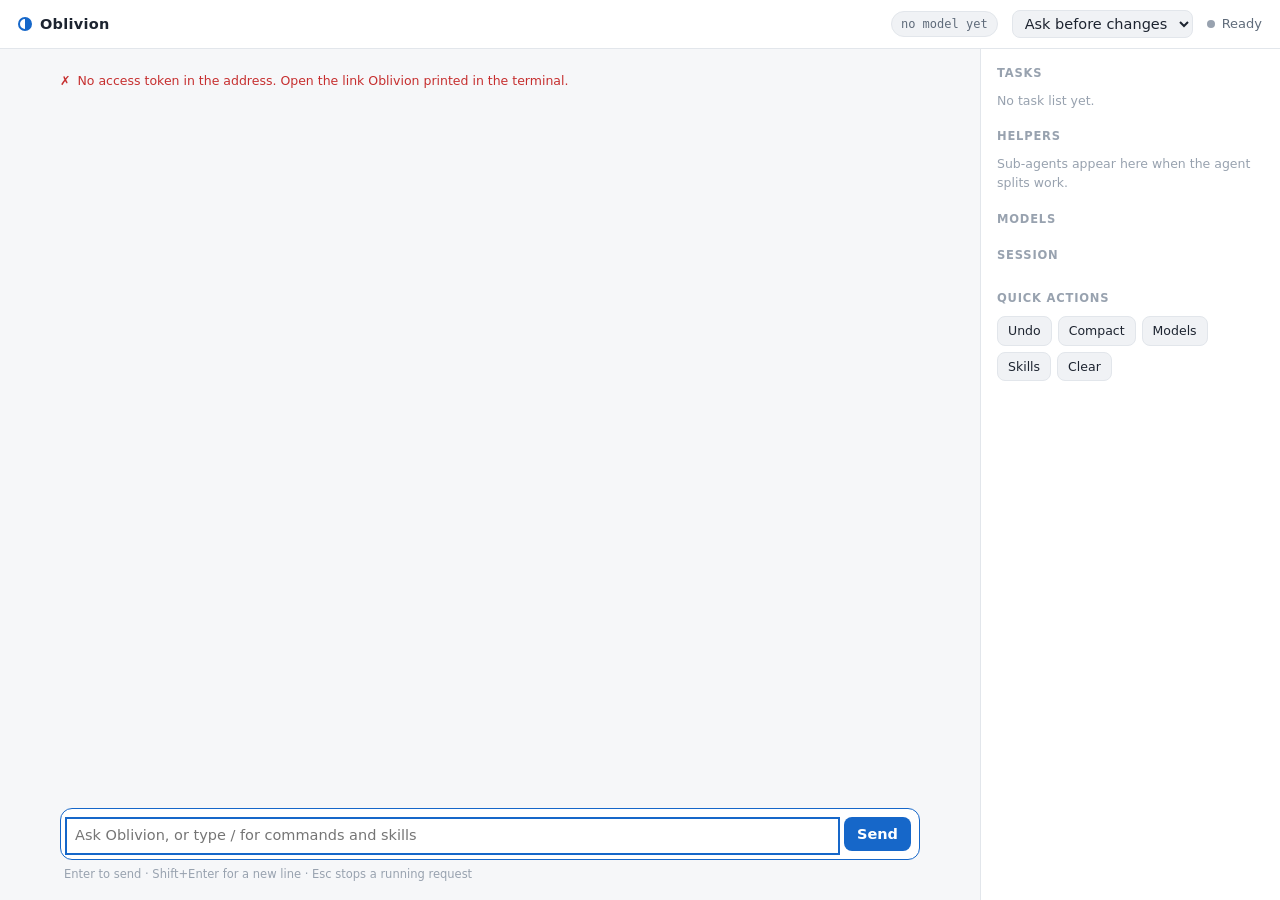
==== oblivion/crates/oblivion-cli/web/index.html @ 786233e2 "feat(oblivion): web UI (--web) and full-screen terminal UI (--tui)" ====
<!doctype html>
<html lang="en">
<head>
<meta charset="utf-8">
<meta name="viewport" content="width=device-width, initial-scale=1">
<title>Oblivion</title>
<style>
:root {
  --bg: #0e1116; --panel: #151a21; --panel-2: #1b212a; --line: #262e39;
  --text: #dfe5ec; --muted: #8a96a6; --faint: #5d6877;
  --accent: #7cc4ff; --accent-ink: #06243a; --ok: #6fd39a; --warn: #f2c26b; --err: #ff7a7a;
  --add: rgba(111, 211, 154, .14); --del: rgba(255, 122, 122, .14);
  --mono: "JetBrains Mono", "Cascadia Code", "SF Mono", Consolas, ui-monospace, monospace;
  --sans: "Inter", "Segoe UI Variable", "Segoe UI", system-ui, -apple-system, sans-serif;
  --r: 10px;
}
@media (prefers-color-scheme: light) {
  :root {
    --bg: #f6f7f9; --panel: #ffffff; --panel-2: #f0f2f5; --line: #e2e6eb;
    --text: #1d2430; --muted: #5f6b7a; --faint: #98a2af;
    --accent: #1667c9; --accent-ink: #ffffff; --ok: #1a8f55; --warn: #a86b00; --err: #c62f2f;
    --add: rgba(26, 143, 85, .10); --del: rgba(198, 47, 47, .10);
  }
}
* { box-sizing: border-box; }
html, body { height: 100%; margin: 0; }
body { background: var(--bg); color: var(--text); font: 14.5px/1.55 var(--sans); display: grid; grid-template-rows: auto 1fr; }
button, select, textarea { font: inherit; color: inherit; }
button { cursor: pointer; }
:focus-visible { outline: 2px solid var(--accent); outline-offset: 2px; }

header { display: flex; align-items: center; gap: 14px; padding: 10px 18px; border-bottom: 1px solid var(--line); background: var(--panel); min-width: 0; }
.brand { font-weight: 700; letter-spacing: .02em; display: flex; align-items: center; gap: 8px; }
.brand .orb { width: 14px; height: 14px; border-radius: 50%; background: conic-gradient(var(--accent) 0 50%, transparent 50%); border: 2px solid var(--accent); }
.root { color: var(--muted); font-family: var(--mono); font-size: 12.5px; overflow: hidden; text-overflow: ellipsis; white-space: nowrap; min-width: 0; flex: 1; }
.pill { font-family: var(--mono); font-size: 12px; padding: 3px 9px; border-radius: 999px; background: var(--panel-2); border: 1px solid var(--line); color: var(--muted); white-space: nowrap; }
.status { display: flex; align-items: center; gap: 7px; font-size: 13px; color: var(--muted); white-space: nowrap; }
.dot { width: 8px; height: 8px; border-radius: 50%; background: var(--faint); }
.busy .dot { background: var(--accent); animation: pulse 1.1s ease-in-out infinite; }
@keyframes pulse { 50% { opacity: .35; } }
select.mode { background: var(--panel-2); border: 1px solid var(--line); border-radius: 8px; padding: 4px 8px; }
.btn { border: 1px solid var(--line); background: var(--panel-2); border-radius: 8px; padding: 5px 12px; }
.btn:hover { border-color: var(--faint); }
.btn.primary { background: var(--accent); color: var(--accent-ink); border-color: transparent; font-weight: 600; }
.btn.danger { color: var(--err); }
.btn[hidden] { display: none; }

.layout { display: grid; grid-template-columns: minmax(0, 1fr) 300px; min-height: 0; }
@media (max-width: 900px) { .layout { grid-template-columns: 1fr; } aside { display: none; } }
.chat { display: grid; grid-template-rows: 1fr auto; min-height: 0; }
#log { overflow-y: auto; padding: 22px max(18px, calc((100% - 860px) / 2)) 30px; scroll-behavior: smooth; }
.empty { color: var(--muted); text-align: center; margin-top: 18vh; }
.empty h1 { font-size: 22px; color: var(--text); margin: 0 0 6px; font-weight: 650; }
.empty .tips { display: flex; flex-wrap: wrap; gap: 8px; justify-content: center; margin-top: 18px; }
.empty .tips button { border: 1px solid var(--line); background: var(--panel); border-radius: 999px; padding: 6px 13px; color: var(--muted); }
.empty .tips button:hover { color: var(--text); border-color: var(--faint); }

.msg { margin: 0 0 16px; }
.user { background: var(--panel-2); border: 1px solid var(--line); border-radius: var(--r); padding: 10px 14px; white-space: pre-wrap; word-break: break-word; }
.user::before { content: "You"; display: block; font-size: 11.5px; font-weight: 650; color: var(--muted); text-transform: uppercase; letter-spacing: .06em; margin-bottom: 2px; }
.bot { padding: 0 2px; word-break: break-word; }
.bot p { margin: 0 0 10px; }
.bot h1, .bot h2, .bot h3 { margin: 16px 0 8px; line-height: 1.3; }
.bot h1 { font-size: 19px; } .bot h2 { font-size: 17px; } .bot h3 { font-size: 15px; }
.bot ul, .bot ol { margin: 0 0 10px; padding-left: 22px; }
.bot code { font-family: var(--mono); font-size: 12.5px; background: var(--panel-2); border: 1px solid var(--line); border-radius: 5px; padding: 1px 5px; }
.bot pre { background: var(--panel); border: 1px solid var(--line); border-radius: 8px; padding: 10px 12px; overflow-x: auto; margin: 0 0 12px; }
.bot pre code { background: none; border: 0; padding: 0; }
.bot a { color: var(--accent); }
.bot table { border-collapse: collapse; margin: 0 0 12px; font-size: 13.5px; }
.bot th, .bot td { border: 1px solid var(--line); padding: 5px 9px; text-align: left; }
.cursor::after { content: "▍"; color: var(--accent); animation: pulse 1s steps(1) infinite; }

.tool { border: 1px solid var(--line); border-radius: var(--r); background: var(--panel); margin: 0 0 8px; overflow: hidden; }
.tool > summary { list-style: none; display: flex; align-items: center; gap: 9px; padding: 7px 12px; cursor: pointer; font-size: 13px; }
.tool > summary::-webkit-details-marker { display: none; }
.tool .icon { width: 16px; text-align: center; color: var(--muted); }
.tool.running .icon { color: var(--accent); }
.tool.ok .icon { color: var(--ok); }
.tool.err .icon { color: var(--err); }
.tool .name { font-family: var(--mono); font-weight: 600; }
.tool .sum { color: var(--muted); overflow: hidden; text-overflow: ellipsis; white-space: nowrap; min-width: 0; flex: 1; font-family: var(--mono); font-size: 12.5px; }
.tool .badge { font-family: var(--mono); font-size: 11.5px; }
.badge .a { color: var(--ok); } .badge .d { color: var(--err); }
.tool .body { border-top: 1px solid var(--line); }
.tool pre { margin: 0; padding: 9px 12px; font: 12px/1.5 var(--mono); white-space: pre-wrap; word-break: break-word; max-height: 360px; overflow: auto; }
.tool .diff div { padding: 0 12px; white-space: pre-wrap; word-break: break-word; font: 12px/1.55 var(--mono); }
.tool .diff .add { background: var(--add); }
.tool .diff .del { background: var(--del); }
.tool .label { font-size: 11px; text-transform: uppercase; letter-spacing: .06em; color: var(--faint); padding: 7px 12px 0; }

.note { color: var(--muted); font-size: 12.5px; margin: 0 0 8px; display: flex; gap: 7px; }
.note.warn { color: var(--warn); } .note.err { color: var(--err); }
.end { color: var(--faint); font-size: 12px; margin: 4px 0 22px; padding-top: 8px; border-top: 1px dashed var(--line); }
.info { background: var(--panel); border: 1px solid var(--line); border-radius: var(--r); margin: 0 0 14px; }
.info pre { margin: 0; padding: 10px 12px; font: 12.5px/1.55 var(--mono); white-space: pre-wrap; }

.helpers { border: 1px solid var(--line); border-radius: var(--r); background: var(--panel); margin: 0 0 10px; padding: 8px 12px; }
.helpers .h { font-size: 11.5px; text-transform: uppercase; letter-spacing: .06em; color: var(--faint); margin-bottom: 4px; }
.lane { display: grid; grid-template-columns: 22px minmax(0, 220px) minmax(0, 1fr); gap: 8px; align-items: baseline; font-size: 12.5px; padding: 3px 0; }
.lane .n { font-family: var(--mono); color: var(--muted); }
.lane .t { font-weight: 600; overflow: hidden; text-overflow: ellipsis; white-space: nowrap; }
.lane .s { color: var(--muted); font-family: var(--mono); font-size: 12px; overflow: hidden; text-overflow: ellipsis; white-space: nowrap; }
.lane.run .n { color: var(--accent); } .lane.done .n { color: var(--ok); }

.composer { padding: 10px max(18px, calc((100% - 860px) / 2)) 16px; position: relative; }
.approval { border: 1px solid var(--warn); background: color-mix(in srgb, var(--warn) 9%, var(--panel)); border-radius: var(--r); padding: 11px 14px; margin-bottom: 10px; display: grid; gap: 9px; }
.approval .q { font-weight: 600; }
.approval .q small { display: block; font-weight: 400; color: var(--muted); font-family: var(--mono); font-size: 12px; }
.approval .acts { display: flex; gap: 8px; flex-wrap: wrap; }
.approval kbd { font-family: var(--mono); font-size: 11px; opacity: .7; margin-left: 4px; }
.box { display: flex; gap: 8px; align-items: flex-end; background: var(--panel); border: 1px solid var(--line); border-radius: 12px; padding: 8px; }
.box:focus-within { border-color: var(--accent); }
textarea { flex: 1; border: 0; background: transparent; resize: none; outline: none; max-height: 220px; min-height: 24px; padding: 4px 6px; line-height: 1.5; }
.hint { color: var(--faint); font-size: 11.5px; margin: 6px 4px 0; }
.suggest { position: absolute; bottom: calc(100% - 4px); left: max(18px, calc((100% - 860px) / 2)); background: var(--panel); border: 1px solid var(--line); border-radius: 10px; box-shadow: 0 8px 28px rgba(0,0,0,.25); min-width: 260px; max-height: 260px; overflow: auto; padding: 4px; }
.suggest div { padding: 5px 10px; border-radius: 6px; font-family: var(--mono); font-size: 12.5px; cursor: pointer; }
.suggest div.on, .suggest div:hover { background: var(--panel-2); color: var(--accent); }

aside { border-left: 1px solid var(--line); background: var(--panel); overflow-y: auto; padding: 14px 16px; }
aside .lane { grid-template-columns: 18px minmax(0, 1fr); }
aside .lane .s { grid-column: 2; }
aside h2 { font-size: 11.5px; text-transform: uppercase; letter-spacing: .07em; color: var(--faint); margin: 18px 0 8px; font-weight: 650; }
aside h2:first-child { margin-top: 2px; }
.todo { display: flex; gap: 8px; font-size: 13px; padding: 3px 0; }
.todo .m { width: 14px; flex: none; color: var(--faint); }
.todo.in_progress .m { color: var(--accent); } .todo.in_progress { font-weight: 600; }
.todo.completed { color: var(--faint); text-decoration: line-through; } .todo.completed .m { color: var(--ok); }
.model { display: flex; justify-content: space-between; gap: 8px; font-size: 12px; font-family: var(--mono); padding: 3px 0; }
.model .l { overflow: hidden; text-overflow: ellipsis; white-space: nowrap; }
.model .u { color: var(--faint); white-space: nowrap; }
.model.cool .l { color: var(--warn); }
.model.current .l::before { content: "● "; color: var(--accent); }
.kv { font-size: 12px; color: var(--muted); display: grid; grid-template-columns: auto 1fr; gap: 3px 10px; }
.kv b { font-weight: 500; color: var(--text); font-family: var(--mono); overflow: hidden; text-overflow: ellipsis; white-space: nowrap; }
.actions { display: flex; flex-wrap: wrap; gap: 6px; }
.actions .btn { font-size: 12.5px; padding: 4px 10px; }
.muted { color: var(--faint); font-size: 12.5px; }
.offline { position: fixed; top: 58px; left: 50%; transform: translateX(-50%); background: var(--err); color: #fff; padding: 6px 14px; border-radius: 999px; font-size: 12.5px; }
@media (prefers-reduced-motion: reduce) { * { animation: none !important; scroll-behavior: auto !important; } }
</style>
</head>
<body>
<header>
  <div class="brand"><span class="orb"></span>Oblivion</div>
  <div class="root" id="root" title=""></div>
  <span class="pill" id="model" title="Model answering now">no model yet</span>
  <select class="mode" id="mode" title="When to ask before acting">
    <option value="ask">Ask before changes</option>
    <option value="auto-edit">Auto-edit files</option>
    <option value="yolo">Never ask (yolo)</option>
  </select>
  <div class="status" id="status"><span class="dot"></span><span id="statusText">Ready</span></div>
  <button class="btn danger" id="stop" hidden title="Stop the running request (Esc)">Stop</button>
</header>

<div class="layout">
  <section class="chat">
    <div id="log">
      <div class="empty" id="empty">
        <h1>What should we work on?</h1>
        <div>Oblivion can read and edit this folder, run commands, search the web and use skills.</div>
        <div class="tips">
          <button data-fill="Explain how this project is organised">Explain this project</button>
          <button data-fill="/code-review the uncommitted changes">Review my changes</button>
          <button data-fill="/deep-research ">Research a topic</button>
          <button data-fill="/help">Commands</button>
        </div>
      </div>
    </div>
    <div class="composer">
      <div id="approvals"></div>
      <div class="suggest" id="suggest" hidden></div>
      <div class="box">
        <textarea id="input" rows="1" placeholder="Ask Oblivion, or type / for commands and skills" autofocus></textarea>
        <button class="btn primary" id="send">Send</button>
      </div>
      <div class="hint">Enter to send · Shift+Enter for a new line · Esc stops a running request</div>
    </div>
  </section>

  <aside>
    <h2>Tasks</h2>
    <div id="todos"><div class="muted">No task list yet.</div></div>
    <h2>Helpers</h2>
    <div id="lanes"><div class="muted">Sub-agents appear here when the agent splits work.</div></div>
    <h2>Models</h2>
    <div id="models"></div>
    <h2>Session</h2>
    <div class="kv" id="session"></div>
    <h2>Quick actions</h2>
    <div class="actions">
      <button class="btn" data-cmd="/undo" title="Revert file changes from the last request">Undo</button>
      <button class="btn" data-cmd="/compact" title="Summarize older turns to free space">Compact</button>
      <button class="btn" data-cmd="/models">Models</button>
      <button class="btn" data-cmd="/skills">Skills</button>
      <button class="btn" data-cmd="/clear" title="Start a fresh conversation">Clear</button>
    </div>
  </aside>
</div>
<div class="offline" id="offline" hidden>Disconnected — reconnecting…</div>

<script>
"use strict";
const token = new URLSearchParams(location.hash.slice(1)).get("t") || new URLSearchParams(location.search).get("t") || "";
const $ = (id) => document.getElementById(id);
const log = $("log"), input = $("input");
const COMMANDS = ["help", "undo", "models", "todo", "compact", "model ", "approval ", "clear", "session", "skills", "mcp"];

let lastSeq = 0, opened = false, state = null, busy = false, busySince = 0;
let bot = null, botText = "";            // the assistant message being streamed
let tools = [];                          // open tool cards, oldest first
let helpers = null;                      // helper lanes card for this turn
const lanes = new Map();                 // index -> {label, status, last}
const approvals = new Map();             // id -> element

function esc(s) { return String(s).replace(/[&<>"']/g, (c) => ({ "&": "&amp;", "<": "&lt;", ">": "&gt;", '"': "&quot;", "'": "&#39;" })[c]); }
function el(tag, cls, html) { const e = document.createElement(tag); if (cls) e.className = cls; if (html !== undefined) e.innerHTML = html; return e; }
function nearBottom() { return log.scrollHeight - log.scrollTop - log.clientHeight < 120; }
function add(node) { const stick = nearBottom(); $("empty")?.remove(); log.appendChild(node); if (stick) log.scrollTop = log.scrollHeight; return node; }
function keepBottom(fn) { const stick = nearBottom(); fn(); if (stick) log.scrollTop = log.scrollHeight; }
function fmtK(n) { return n >= 1000 ? (n / 1000).toFixed(n >= 10000 ? 0 : 1) + "K" : String(n); }

// ---- small, safe Markdown renderer (input is escaped first) ----
function inline(s) {
  return s
    .replace(/`([^`]+)`/g, "<code>$1</code>")
    .replace(/\*\*([^*]+)\*\*/g, "<strong>$1</strong>")
    .replace(/(^|[\s(])\*([^*\s][^*]*)\*/g, "$1<em>$2</em>")
    .replace(/\[([^\]]+)\]\((https?:\/\/[^\s)]+)\)/g, '<a href="$2" target="_blank" rel="noopener noreferrer">$1</a>');
}
function md(src) {
  const lines = esc(src).split("\n"); let out = "", i = 0;
  while (i < lines.length) {
    const l = lines[i];
    if (/^```/.test(l)) {
      const body = []; i++;
      while (i < lines.length && !/^```/.test(lines[i])) body.push(lines[i++]);
      i++; out += "<pre><code>" + body.join("\n") + "</code></pre>"; continue;
    }
    let m;
    if ((m = l.match(/^(#{1,3})\s+(.*)/))) { out += `<h${m[1].length}>${inline(m[2])}</h${m[1].length}>`; i++; continue; }
    if (/^\s*\|.*\|\s*$/.test(l) && i + 1 < lines.length && /^\s*\|[\s:|-]+\|\s*$/.test(lines[i + 1])) {
      const row = (r) => r.trim().replace(/^\||\|$/g, "").split("|").map((c) => inline(c.trim()));
      out += "<table><tr>" + row(l).map((c) => `<th>${c}</th>`).join("") + "</tr>"; i += 2;
      while (i < lines.length && /^\s*\|.*\|\s*$/.test(lines[i])) out += "<tr>" + row(lines[i++]).map((c) => `<td>${c}</td>`).join("") + "</tr>";
      out += "</table>"; continue;
    }
    if (/^\s*([-*+]|\d+[.)])\s+/.test(l)) {
      const ordered = /^\s*\d/.test(l); out += ordered ? "<ol>" : "<ul>";
      while (i < lines.length && /^\s*([-*+]|\d+[.)])\s+/.test(lines[i])) out += "<li>" + inline(lines[i++].replace(/^\s*([-*+]|\d+[.)])\s+/, "")) + "</li>";
      out += ordered ? "</ol>" : "</ul>"; continue;
    }
    if (!l.trim()) { i++; continue; }
    const para = [];
    while (i < lines.length && lines[i].trim() && !/^(```|#{1,3}\s|\s*([-*+]|\d+[.)])\s)/.test(lines[i])) para.push(lines[i++]);
    out += "<p>" + inline(para.join("<br>")) + "</p>";
  }
  return out;
}

// ---- transcript ----
function endBot() { if (bot) { bot.classList.remove("cursor"); bot = null; botText = ""; } }
function onText(t) {
  if (!bot) { bot = add(el("div", "msg bot cursor")); botText = ""; }
  botText += t; keepBottom(() => { bot.innerHTML = md(botText); });
}
function diffCounts(detail) {
  let a = 0, d = 0; for (const l of detail.split("\n")) { if (l.startsWith("+ ")) a++; else if (l.startsWith("- ")) d++; }
  return { a, d };
}
function toolStart(e) {
  endBot();
  const card = el("details", "tool running");
  const { a, d } = diffCounts(e.detail || "");
  const badge = (a || d) ? `<span class="badge"><span class="a">+${a}</span> <span class="d">−${d}</span></span>` : "";
  card.innerHTML = `<summary><span class="icon">◌</span><span class="name">${esc(e.name)}</span><span class="sum">${esc(e.summary)}</span>${badge}</summary><div class="body"></div>`;
  const body = card.querySelector(".body");
  if (e.detail) {
    if (e.name === "shell") body.appendChild(el("pre", "", esc(e.detail)));
    else {
      body.appendChild(el("div", "label", e.name === "write_file" ? "New content" : "Change"));
      const diff = el("div", "diff");
      for (const l of e.detail.split("\n")) diff.appendChild(el("div", l.startsWith("+ ") ? "add" : l.startsWith("- ") ? "del" : "", esc(l)));
      body.appendChild(diff);
    }
  }
  if (e.name === "edit_file" || e.name === "write_file") card.open = (a + d) <= 24;
  tools.push(card); add(card);
}
function toolEnd(e) {
  const card = tools.find((c) => c.classList.contains("running") && c.querySelector(".name").textContent === e.name) || tools.find((c) => c.classList.contains("running"));
  if (!card) return;
  card.classList.remove("running"); card.classList.add(e.is_error ? "err" : "ok");
  card.querySelector(".icon").textContent = e.is_error ? "✗" : "✓";
  if (e.output && e.name !== "todo") {
    const body = card.querySelector(".body");
    body.appendChild(el("div", "label", e.is_error ? "Error" : "Result"));
    body.appendChild(el("pre", "", esc(e.output)));
  }
  if (e.is_error) card.open = true;
  tools = tools.filter((c) => c !== card);
}
function note(text, cls = "", icon = "·") { endBot(); add(el("div", "note " + cls, `<span>${icon}</span><span>${esc(text)}</span>`)); }

function sub(e) {
  if (!helpers) { helpers = add(el("div", "helpers", '<div class="h">Helpers working in parallel</div>')); }
  let lane = lanes.get(e.index);
  if (!lane) {
    const row = el("div", "lane run", `<span class="n">${e.index + 1}</span><span class="t">${esc(e.label)}</span><span class="s">starting…</span>`);
    keepBottom(() => helpers.appendChild(row));
    lane = { row, label: e.label, status: "run", last: "starting…" }; lanes.set(e.index, lane);
  }
  const ev = e.event; let s = null;
  if (ev.type === "tool_start") { s = `${ev.name} ${ev.summary}`; lane.status = "run"; }
  else if (ev.type === "tool_end" && ev.is_error) s = "✗ " + (ev.preview || "").split("\n")[0];
  else if (ev.type === "waiting") s = `waiting ${ev.secs}s (rate limit)`;
  else if (ev.type === "model") s = "using " + ev.label;
  else if (ev.type === "text_end") { s = "finished"; lane.status = "done"; }
  if (s) { lane.last = s; lane.row.querySelector(".s").textContent = s; }
  lane.row.className = "lane " + lane.status;
  renderLanes();
}
function renderLanes() {
  const box = $("lanes");
  if (!lanes.size) { box.innerHTML = '<div class="muted">Sub-agents appear here when the agent splits work.</div>'; return; }
  box.innerHTML = "";
  for (const [i, l] of lanes) box.appendChild(el("div", "lane " + l.status, `<span class="n">${i + 1}</span><span class="t" title="${esc(l.label)}">${esc(l.label)}</span><span class="s" title="${esc(l.last)}">${esc(l.last)}</span>`));
}

function approval(e) {
  const card = el("div", "approval");
  card.innerHTML = `<div class="q">Allow ${esc(e.summary)}?<small>${esc(e.tool)} wants to do this</small></div>
    <div class="acts"><button class="btn primary" data-a="yes">Allow once<kbd>Y</kbd></button>
    <button class="btn" data-a="always">Always allow ${esc(e.tool)}<kbd>A</kbd></button>
    <button class="btn danger" data-a="no">Deny<kbd>N</kbd></button></div>`;
  card.querySelectorAll("button").forEach((b) => b.onclick = () => answer(e.id, b.dataset.a));
  approvals.set(e.id, card); $("approvals").appendChild(card);
  card.querySelector(".primary").focus();
}
function approvalDone(e) {
  approvals.get(e.id)?.remove(); approvals.delete(e.id);
  input.focus();
}
async function answer(id, a) { await api("/approve", { id, answer: a }); }

function setBusy(b) {
  busy = b; busySince = b ? Date.now() : 0;
  $("status").classList.toggle("busy", b); $("stop").hidden = !b; tick();
}
function tick() {
  $("statusText").textContent = busy ? `Working · ${Math.floor((Date.now() - busySince) / 1000)}s` : "Ready";
}
setInterval(() => busy && tick(), 1000);

function renderState(s) {
  state = s;
  $("root").textContent = s.root; $("root").title = s.root;
  $("mode").value = s.approval;
  $("session").innerHTML = `<span>Session</span><b title="${esc(s.session)}">${esc(s.session)}</b><span>Version</span><b>${esc(s.version)}</b><span>Browser</span><b>${s.browser ? "on" : "off"}</b><span>Skills</span><b>${s.skills.length}</b>`;
  const current = $("model").textContent;
  $("models").innerHTML = s.models.map((m) => {
    const use = m.used_today != null ? `${m.used_today}${m.per_day ? "/" + m.per_day : ""}` : "";
    const cool = m.cooldown_secs ? `cooling ${m.cooldown_secs}s` : use;
    return `<div class="model ${m.cooldown_secs ? "cool" : ""} ${m.label === current ? "current" : ""}"><span class="l" title="${esc(m.label)}">${esc(m.label)}</span><span class="u">${esc(cool)}</span></div>`;
  }).join("") || '<div class="muted">No models.</div>';
  renderTodos(s.todos);
}
function renderTodos(items) {
  $("todos").innerHTML = items.length ? items.map((t) => `<div class="todo ${t.status}"><span class="m">${t.status === "completed" ? "✓" : t.status === "in_progress" ? "▸" : "○"}</span><span>${esc(t.text)}</span></div>`).join("") : '<div class="muted">No task list yet.</div>';
}

function handle(e) {
  switch (e.type) {
    case "user": endBot(); helpers = null; add(el("div", "msg user", esc(e.text))); break;
    case "text": onText(e.text); break;
    case "text_end": endBot(); break;
    case "tool_start": toolStart(e); break;
    case "tool_end": toolEnd(e); break;
    case "declined": {
      const card = tools.find((c) => c.classList.contains("running") && c.querySelector(".name").textContent === e.name);
      if (card) { card.classList.remove("running"); card.classList.add("err"); card.querySelector(".icon").textContent = "✗"; card.querySelector(".sum").textContent += " — denied"; tools = tools.filter((c) => c !== card); }
      break;
    }
    case "blocked": note(`${e.name} blocked by rule ${e.rule}`, "err", "⛔"); break;
    case "fallback": note(`${e.from} failed (${e.reason}); trying the next model`, "", "↷"); break;
    case "model": $("model").textContent = e.label; if (state) renderState(state); break;
    case "notice": note(e.text, "warn", "!"); break;
    case "waiting": note(`All models are at their per-minute limit; waiting ${e.secs}s`, "", "⏳"); break;
    case "sub": sub(e); break;
    case "turn_end": {
      endBot();
      for (const c of tools) { c.classList.remove("running"); c.querySelector(".icon").textContent = "–"; } tools = [];
      for (const l of lanes.values()) if (l.status === "run") l.status = "done";
      renderLanes();
      const t = e.outcome === "cancelled" ? "Stopped. File changes so far are kept; Undo reverts them."
        : e.outcome === "error" ? "✗ " + (e.error || "error")
        : `${e.steps} step(s) · ${e.tool_calls} tool call(s)` + (e.prompt_tokens + e.completion_tokens ? ` · ${fmtK(e.prompt_tokens)} in / ${fmtK(e.completion_tokens)} out tokens` : "");
      add(el("div", "end" + (e.outcome === "error" ? " note err" : ""), esc(t)));
      break;
    }
    case "approval": approval(e); break;
    case "approval_done": approvalDone(e); break;
    case "info": endBot(); add(el("div", "info", `<pre>${esc(e.text)}</pre>`)); break;
    case "todos": renderTodos(e.items); break;
    case "busy": setBusy(e.busy); if (e.busy) { lanes.clear(); renderLanes(); } break;
    case "state": renderState(e); break;
    case "quit": note("Oblivion was closed. You can close this tab.", "warn", "■"); break;
  }
}

function reset() {
  log.innerHTML = ""; bot = null; botText = ""; tools = []; helpers = null; lanes.clear(); renderLanes();
  approvals.forEach((c) => c.remove()); approvals.clear(); lastSeq = 0;
}

function connect() {
  const es = new EventSource("/events?t=" + encodeURIComponent(token));
  es.onopen = () => { $("offline").hidden = true; if (opened) reset(); opened = true; };
  es.onmessage = (m) => {
    const e = JSON.parse(m.data);
    if (e.seq <= lastSeq) return;
    lastSeq = e.seq; handle(e);
  };
  es.onerror = () => { $("offline").hidden = false; };
}

async function api(path, body) {
  const r = await fetch(path, { method: "POST", headers: { "content-type": "application/json", "x-oblivion-token": token }, body: body ? JSON.stringify(body) : "{}" });
  if (r.status === 401) note("This page has an old or missing access token. Open the link Oblivion printed in the terminal.", "err", "✗");
  return r.ok;
}
function send(text) {
  text = (text ?? input.value).trim(); if (!text) return;
  api("/send", { text }); input.value = ""; autosize(); hideSuggest();
}

// ---- composer: autosize, slash suggestions, keys ----
function autosize() { input.style.height = "auto"; input.style.height = Math.min(input.scrollHeight, 220) + "px"; }
let sugg = [], suggOn = 0;
function showSuggest() {
  const v = input.value;
  if (!v.startsWith("/") || v.includes(" ") && !COMMANDS.some((c) => c.endsWith(" ") && v.startsWith("/" + c))) return hideSuggest();
  const q = v.slice(1).toLowerCase();
  const all = [...COMMANDS.map((c) => c.trim()), ...(state?.skills || [])];
  sugg = [...new Set(all)].filter((c) => c.startsWith(q)).slice(0, 12);
  if (!sugg.length || (sugg.length === 1 && sugg[0] === q)) return hideSuggest();
  suggOn = Math.min(suggOn, sugg.length - 1);
  const box = $("suggest"); box.hidden = false;
  box.innerHTML = sugg.map((c, i) => `<div class="${i === suggOn ? "on" : ""}" data-i="${i}">/${esc(c)}</div>`).join("");
  box.querySelectorAll("div").forEach((d) => d.onmousedown = (ev) => { ev.preventDefault(); pick(+d.dataset.i); });
}
function hideSuggest() { $("suggest").hidden = true; sugg = []; suggOn = 0; }
function pick(i) { input.value = "/" + sugg[i] + " "; hideSuggest(); input.focus(); }

input.addEventListener("input", () => { autosize(); showSuggest(); });
input.addEventListener("keydown", (ev) => {
  if (sugg.length && !$("suggest").hidden) {
    if (ev.key === "ArrowDown") { suggOn = (suggOn + 1) % sugg.length; showSuggest(); ev.preventDefault(); return; }
    if (ev.key === "ArrowUp") { suggOn = (suggOn - 1 + sugg.length) % sugg.length; showSuggest(); ev.preventDefault(); return; }
    if (ev.key === "Tab") { pick(suggOn); ev.preventDefault(); return; }
  }
  if (ev.key === "Enter" && !ev.shiftKey && !ev.isComposing) { ev.preventDefault(); send(); }
});
document.addEventListener("keydown", (ev) => {
  if (ev.key === "Escape") { if (!$("suggest").hidden) hideSuggest(); else if (busy) api("/cancel"); return; }
  if (approvals.size && document.activeElement !== input) {
    const id = [...approvals.keys()][0], k = ev.key.toLowerCase();
    if (k === "y") answer(id, "yes"); else if (k === "a") answer(id, "always"); else if (k === "n") answer(id, "no");
  }
});
$("send").onclick = () => send();
$("stop").onclick = () => api("/cancel");
$("mode").onchange = (ev) => send("/approval " + ev.target.value);
document.querySelectorAll("[data-cmd]").forEach((b) => b.onclick = () => send(b.dataset.cmd));
document.querySelectorAll("[data-fill]").forEach((b) => b.onclick = () => { input.value = b.dataset.fill; autosize(); input.focus(); showSuggest(); });

if (!token) note("No access token in the address. Open the link Oblivion printed in the terminal.", "err", "✗");
else connect();
</script>
</body>
</html>
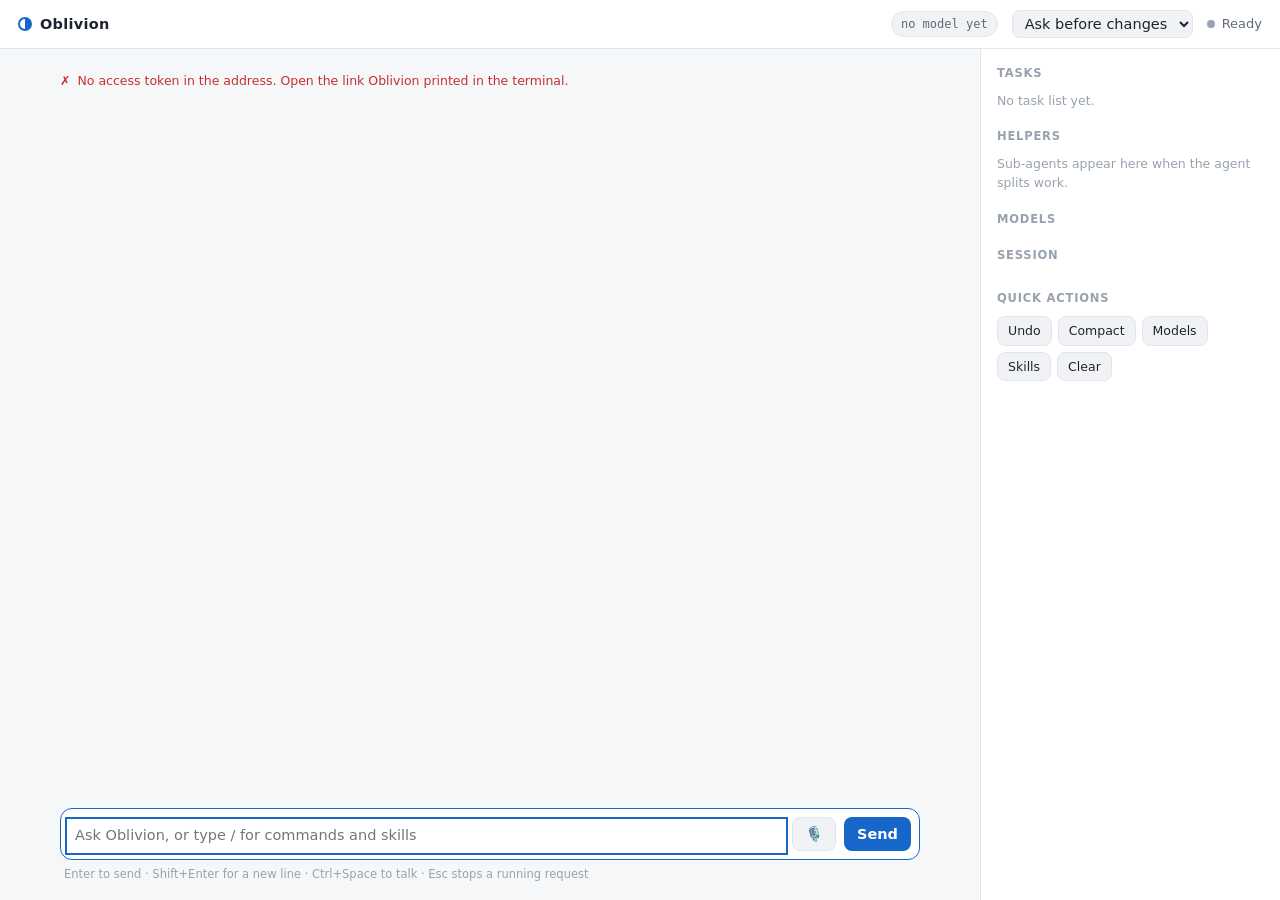
==== commit daf0ab00: "voice: push-to-talk hotkey, mic button, and local speech-to-text (Month 4) cargo test: 185 passed; p" ====
--- a/oblivion/crates/oblivion-cli/web/index.html
+++ b/oblivion/crates/oblivion-cli/web/index.html
@@ -173,9 +173,10 @@
       <div class="suggest" id="suggest" hidden></div>
       <div class="box">
         <textarea id="input" rows="1" placeholder="Ask Oblivion, or type / for commands and skills" autofocus></textarea>
+        <button class="btn" id="mic-btn" title="Push-to-talk (Ctrl+Space)" type="button">🎙️</button>
         <button class="btn primary" id="send">Send</button>
       </div>
-      <div class="hint">Enter to send · Shift+Enter for a new line · Esc stops a running request</div>
+      <div class="hint">Enter to send · Shift+Enter for a new line · Ctrl+Space to talk · Esc stops a running request</div>
     </div>
   </section>
 
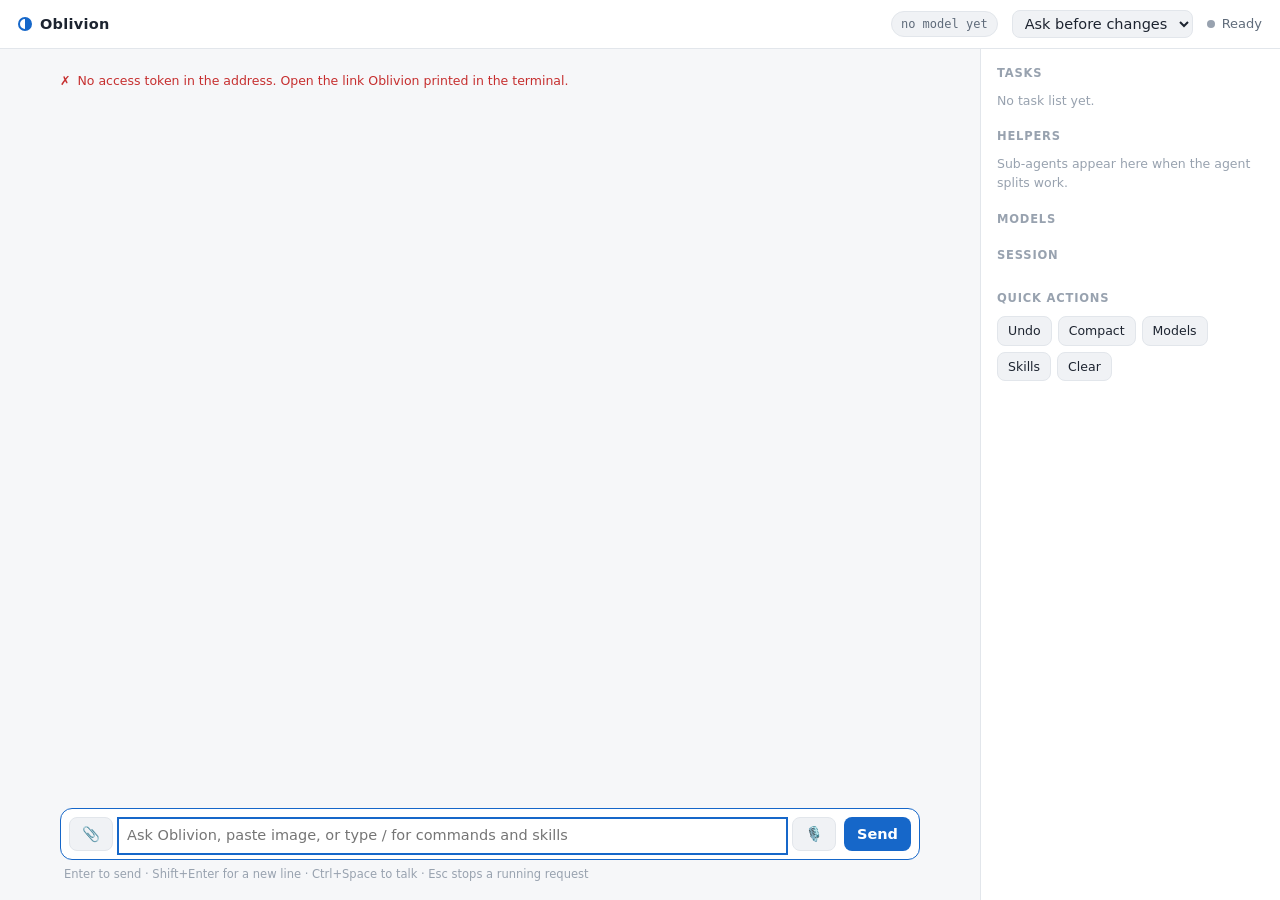
==== commit 3050afbc: "vision: image input in providers and all interfaces (Month 5) cargo test: 196 passed; pytest: 85 pas" ====
--- a/oblivion/crates/oblivion-cli/web/index.html
+++ b/oblivion/crates/oblivion-cli/web/index.html
@@ -116,6 +116,12 @@
 .suggest { position: absolute; bottom: calc(100% - 4px); left: max(18px, calc((100% - 860px) / 2)); background: var(--panel); border: 1px solid var(--line); border-radius: 10px; box-shadow: 0 8px 28px rgba(0,0,0,.25); min-width: 260px; max-height: 260px; overflow: auto; padding: 4px; }
 .suggest div { padding: 5px 10px; border-radius: 6px; font-family: var(--mono); font-size: 12.5px; cursor: pointer; }
 .suggest div.on, .suggest div:hover { background: var(--panel-2); color: var(--accent); }
+.image-tray { display: flex; flex-wrap: wrap; gap: 8px; margin-bottom: 8px; }
+.image-chip { position: relative; border-radius: 6px; border: 1px solid var(--line); padding: 2px; }
+.image-chip img { width: 44px; height: 44px; object-fit: cover; display: block; border-radius: 4px; }
+.image-chip .remove { position: absolute; top: -5px; right: -5px; width: 16px; height: 16px; background: #ff453a; color: #fff; border: 0; border-radius: 50%; font-size: 10px; cursor: pointer; display: grid; place-items: center; }
+.msg.user .user-imgs { display: flex; flex-wrap: wrap; gap: 6px; margin-bottom: 6px; }
+.msg.user .user-imgs img { max-width: 200px; max-height: 140px; border-radius: 8px; object-fit: cover; }
 
 aside { border-left: 1px solid var(--line); background: var(--panel); overflow-y: auto; padding: 14px 16px; }
 aside .lane { grid-template-columns: 18px minmax(0, 1fr); }
@@ -171,8 +177,11 @@
     <div class="composer">
       <div id="approvals"></div>
       <div class="suggest" id="suggest" hidden></div>
+      <div id="image-tray" class="image-tray" hidden></div>
       <div class="box">
-        <textarea id="input" rows="1" placeholder="Ask Oblivion, or type / for commands and skills" autofocus></textarea>
+        <input type="file" id="image-file-input" accept="image/*" multiple hidden>
+        <button class="btn" id="attach-btn" title="Attach image" type="button">📎</button>
+        <textarea id="input" rows="1" placeholder="Ask Oblivion, paste image, or type / for commands and skills" autofocus></textarea>
         <button class="btn" id="mic-btn" title="Push-to-talk (Ctrl+Space)" type="button">🎙️</button>
         <button class="btn primary" id="send">Send</button>
       </div>
@@ -373,7 +382,19 @@
 
 function handle(e) {
   switch (e.type) {
-    case "user": endBot(); helpers = null; add(el("div", "msg user", esc(e.text))); break;
+    case "user": {
+      endBot(); helpers = null;
+      let html = "";
+      if (e.images && e.images.length) {
+        html += `<div class="user-imgs">` + e.images.map(img => {
+          const src = img.data_base64.startsWith("data:") ? img.data_base64 : `data:${img.mime_type};base64,${img.data_base64}`;
+          return `<img src="${src}" alt="${esc(img.name || 'image')}" />`;
+        }).join("") + `</div>`;
+      }
+      html += `<div>${esc(e.text)}</div>`;
+      add(el("div", "msg user", html));
+      break;
+    }
     case "text": onText(e.text); break;
     case "text_end": endBot(); break;
     case "tool_start": toolStart(e); break;
@@ -431,9 +452,50 @@
   if (r.status === 401) note("This page has an old or missing access token. Open the link Oblivion printed in the terminal.", "err", "✗");
   return r.ok;
 }
+let stagedImages = [];
+function renderStagedImages() {
+  const tray = $("image-tray"); if (!tray) return;
+  tray.innerHTML = "";
+  if (!stagedImages.length) { tray.hidden = true; return; }
+  tray.hidden = false;
+  stagedImages.forEach((img, idx) => {
+    const chip = el("div", "image-chip");
+    const src = img.data_base64.startsWith("data:") ? img.data_base64 : `data:${img.mime_type};base64,${img.data_base64}`;
+    chip.innerHTML = `<img src="${src}" alt="${esc(img.name || 'image')}" /><button type="button" class="remove" title="Remove">✕</button>`;
+    chip.querySelector(".remove").onclick = (ev) => {
+      ev.stopPropagation();
+      stagedImages.splice(idx, 1);
+      renderStagedImages();
+    };
+    tray.appendChild(chip);
+  });
+}
+function stageImageFile(file) {
+  if (!file || !file.type.startsWith("image/")) return;
+  const reader = new FileReader();
+  reader.onload = () => {
+    const res = reader.result;
+    if (typeof res === "string") {
+      const comma = res.indexOf(",");
+      const b64 = comma !== -1 ? res.slice(comma + 1) : res;
+      stagedImages.push({ mime_type: file.type || "image/png", data_base64: b64, name: file.name || "image.png" });
+      renderStagedImages();
+    }
+  };
+  reader.readAsDataURL(file);
+}
+
 function send(text) {
-  text = (text ?? input.value).trim(); if (!text) return;
-  api("/send", { text }); input.value = ""; autosize(); hideSuggest();
+  text = (text ?? input.value).trim();
+  if (!text && stagedImages.length === 0) return;
+  if (!text && stagedImages.length > 0) text = "Describe this image.";
+  const payload = { text };
+  if (stagedImages.length > 0) {
+    payload.images = stagedImages.slice();
+    stagedImages = [];
+    renderStagedImages();
+  }
+  api("/send", payload); input.value = ""; autosize(); hideSuggest();
 }
 
 // ---- composer: autosize, slash suggestions, keys ----
@@ -476,6 +538,48 @@
 document.querySelectorAll("[data-cmd]").forEach((b) => b.onclick = () => send(b.dataset.cmd));
 document.querySelectorAll("[data-fill]").forEach((b) => b.onclick = () => { input.value = b.dataset.fill; autosize(); input.focus(); showSuggest(); });
 
+const attachBtn = $("attach-btn");
+const imageFileInput = $("image-file-input");
+if (attachBtn && imageFileInput) {
+  attachBtn.onclick = () => imageFileInput.click();
+  imageFileInput.onchange = () => {
+    if (imageFileInput.files) {
+      for (const f of imageFileInput.files) stageImageFile(f);
+    }
+    imageFileInput.value = "";
+  };
+}
+
+window.addEventListener("paste", (ev) => {
+  if (!ev.clipboardData || !ev.clipboardData.items) return;
+  for (const item of ev.clipboardData.items) {
+    if (item.type.startsWith("image/")) {
+      const file = item.getAsFile();
+      if (file) {
+        stageImageFile(file);
+        ev.preventDefault();
+      }
+    }
+  }
+});
+
+window.addEventListener("dragover", (ev) => {
+  if (ev.dataTransfer && ev.dataTransfer.types && Array.from(ev.dataTransfer.types).includes("Files")) {
+    ev.preventDefault();
+  }
+});
+window.addEventListener("drop", (ev) => {
+  if (!ev.dataTransfer || !ev.dataTransfer.files) return;
+  let handled = false;
+  for (const file of ev.dataTransfer.files) {
+    if (file.type.startsWith("image/")) {
+      stageImageFile(file);
+      handled = true;
+    }
+  }
+  if (handled) ev.preventDefault();
+});
+
 if (!token) note("No access token in the address. Open the link Oblivion printed in the terminal.", "err", "✗");
 else connect();
 </script>
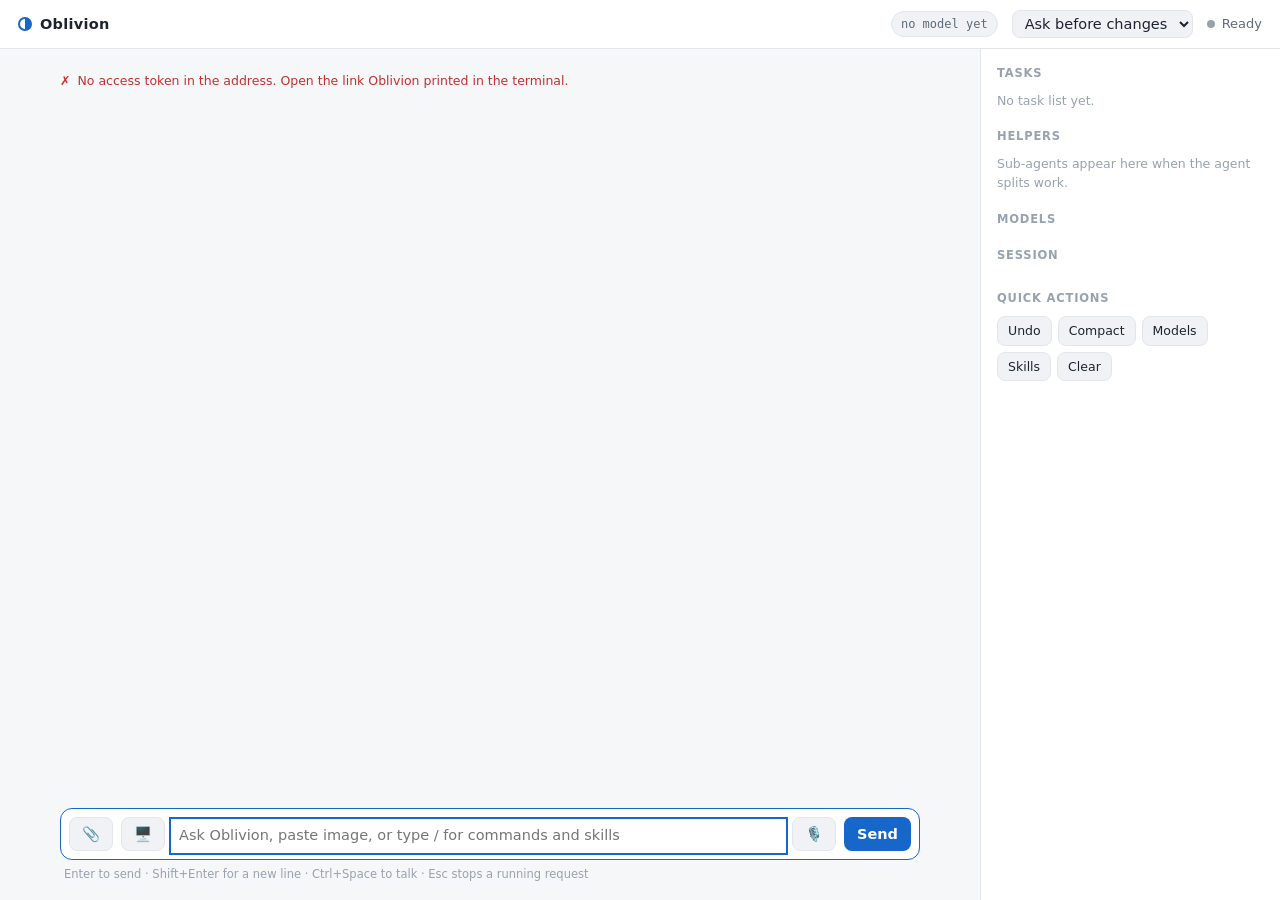
==== commit d95b0ddd: "vision: 'Look at my screen' with preview before sending (Month 5) cargo test: 199 passed; pytest: 86" ====
--- a/oblivion/crates/oblivion-cli/web/index.html
+++ b/oblivion/crates/oblivion-cli/web/index.html
@@ -181,6 +181,7 @@
       <div class="box">
         <input type="file" id="image-file-input" accept="image/*" multiple hidden>
         <button class="btn" id="attach-btn" title="Attach image" type="button">📎</button>
+        <button class="btn" id="screen-btn" title="Look at my screen" type="button">🖥️</button>
         <textarea id="input" rows="1" placeholder="Ask Oblivion, paste image, or type / for commands and skills" autofocus></textarea>
         <button class="btn" id="mic-btn" title="Push-to-talk (Ctrl+Space)" type="button">🎙️</button>
         <button class="btn primary" id="send">Send</button>
@@ -485,8 +486,71 @@
   reader.readAsDataURL(file);
 }
 
+function stageImage(mimeType, dataBase64, name) {
+  let b64 = dataBase64 || "";
+  const comma = b64.indexOf(",");
+  if (comma !== -1) b64 = b64.slice(comma + 1);
+  stagedImages.push({ mime_type: mimeType || "image/png", data_base64: b64, name: name || "screen.png" });
+  renderStagedImages();
+}
+
+async function lookAtScreen() {
+  try {
+    if (navigator.mediaDevices && typeof navigator.mediaDevices.getDisplayMedia === "function") {
+      const stream = await navigator.mediaDevices.getDisplayMedia({ video: { displaySurface: "monitor" } });
+      const video = document.createElement("video");
+      video.srcObject = stream;
+      await video.play();
+      const canvas = document.createElement("canvas");
+      canvas.width = video.videoWidth || 1920;
+      canvas.height = video.videoHeight || 1080;
+      const ctx = canvas.getContext("2d");
+      ctx.drawImage(video, 0, 0, canvas.width, canvas.height);
+      stream.getTracks().forEach((t) => t.stop());
+      const dataUrl = canvas.toDataURL("image/png");
+      stageImage("image/png", dataUrl, "screen.png");
+      if (!input.value.trim() || input.value.trim().startsWith("/screen")) {
+        input.value = "Look at my screen and describe what you see.";
+      }
+      autosize();
+      input.focus();
+      return;
+    }
+  } catch (err) {
+    if (err.name === "NotAllowedError" || err.name === "AbortError") return;
+  }
+  try {
+    const resp = await fetch("/api/oblivion/screen/capture", {
+      method: "POST",
+      headers: { "content-type": "application/json", "x-oblivion-token": token },
+      body: "{}"
+    });
+    if (resp.ok) {
+      const data = await resp.json();
+      if (data.ok && data.image) {
+        stageImage(data.image.mime_type, data.image.data_base64, data.image.name || "screen.png");
+        if (!input.value.trim() || input.value.trim().startsWith("/screen")) {
+          input.value = "Look at my screen and describe what you see.";
+        }
+        autosize();
+        input.focus();
+        return;
+      }
+    }
+  } catch (_) {}
+  note("Could not capture screen. Use the attach button 📎 or paste an image.", "warn");
+}
+
 function send(text) {
   text = (text ?? input.value).trim();
+  if (text === "/screen" || text.startsWith("/screen ")) {
+    const custom = text.slice(7).trim();
+    lookAtScreen().then(() => {
+      if (custom) input.value = custom;
+      autosize();
+    });
+    return;
+  }
   if (!text && stagedImages.length === 0) return;
   if (!text && stagedImages.length > 0) text = "Describe this image.";
   const payload = { text };
@@ -549,6 +613,9 @@
     imageFileInput.value = "";
   };
 }
+if ($("screen-btn")) {
+  $("screen-btn").onclick = () => lookAtScreen();
+}
 
 window.addEventListener("paste", (ev) => {
   if (!ev.clipboardData || !ev.clipboardData.items) return;
